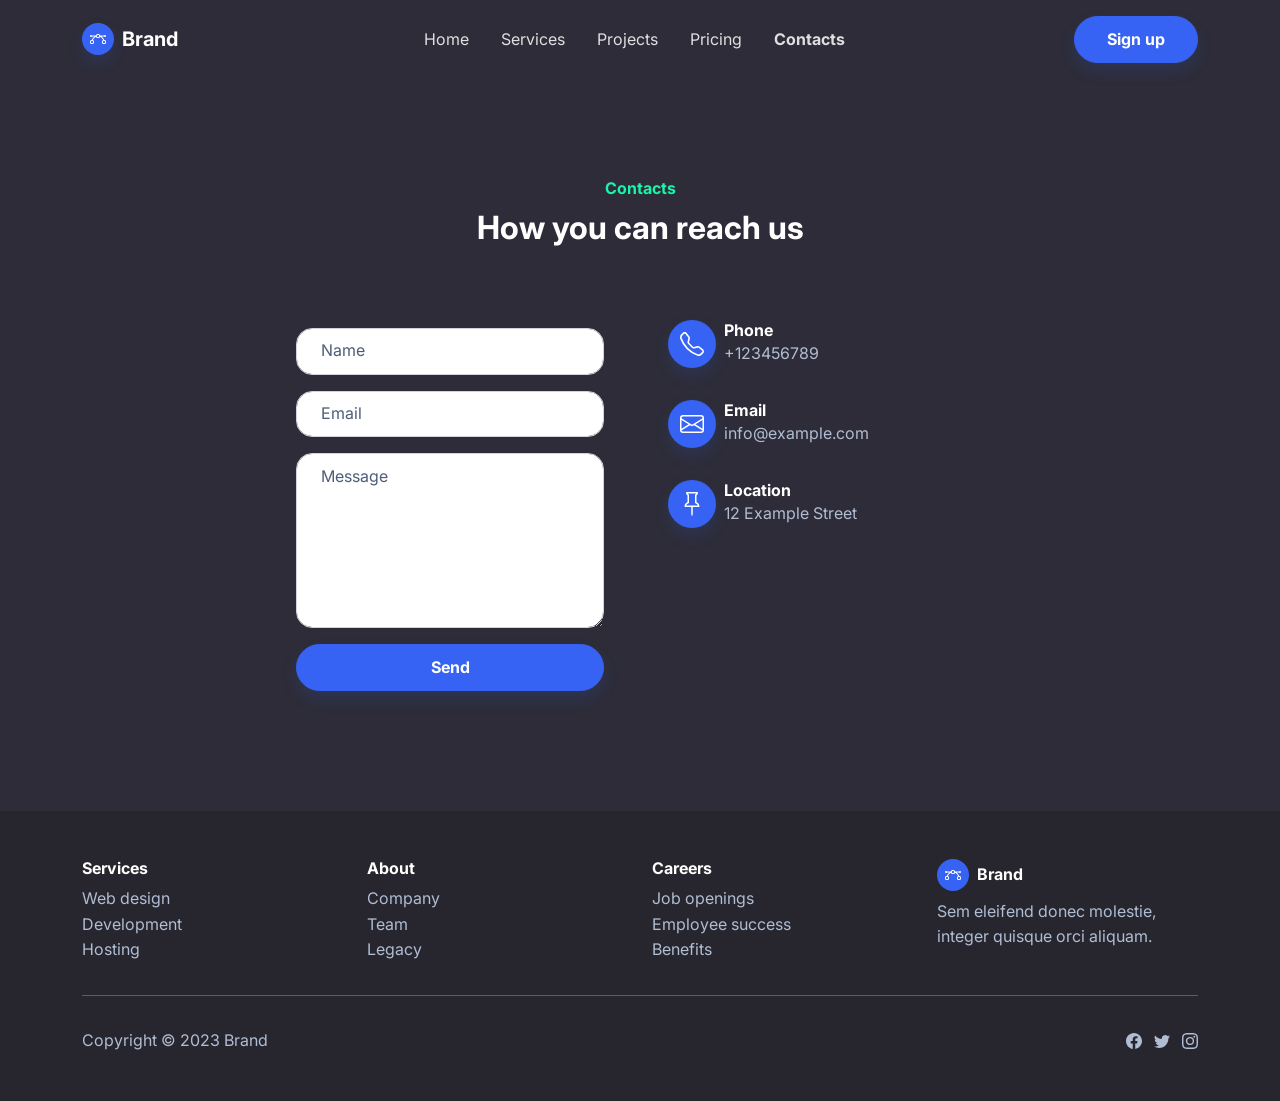
==== contacts.html @ 61256f31 "Added Webpage" ====
<!DOCTYPE html>
<html lang="en">

<head>
    <meta charset="utf-8">
    <meta name="viewport" content="width=device-width, initial-scale=1.0, shrink-to-fit=no">
    <title>Contacts - Brand</title>
    <link rel="stylesheet" href="assets/bootstrap/css/bootstrap.min.css">
    <link rel="stylesheet" href="https://fonts.googleapis.com/css?family=Inter:300italic,400italic,600italic,700italic,800italic,400,300,600,700,800&amp;display=swap">
</head>

<body>
    <nav class="navbar navbar-dark navbar-expand-md sticky-top py-3" id="mainNav">
        <div class="container"><a class="navbar-brand d-flex align-items-center" href="/"><span class="bs-icon-sm bs-icon-circle bs-icon-primary shadow d-flex justify-content-center align-items-center me-2 bs-icon"><svg xmlns="http://www.w3.org/2000/svg" width="1em" height="1em" fill="currentColor" viewBox="0 0 16 16" class="bi bi-bezier">
                        <path fill-rule="evenodd" d="M0 10.5A1.5 1.5 0 0 1 1.5 9h1A1.5 1.5 0 0 1 4 10.5v1A1.5 1.5 0 0 1 2.5 13h-1A1.5 1.5 0 0 1 0 11.5v-1zm1.5-.5a.5.5 0 0 0-.5.5v1a.5.5 0 0 0 .5.5h1a.5.5 0 0 0 .5-.5v-1a.5.5 0 0 0-.5-.5h-1zm10.5.5A1.5 1.5 0 0 1 13.5 9h1a1.5 1.5 0 0 1 1.5 1.5v1a1.5 1.5 0 0 1-1.5 1.5h-1a1.5 1.5 0 0 1-1.5-1.5v-1zm1.5-.5a.5.5 0 0 0-.5.5v1a.5.5 0 0 0 .5.5h1a.5.5 0 0 0 .5-.5v-1a.5.5 0 0 0-.5-.5h-1zM6 4.5A1.5 1.5 0 0 1 7.5 3h1A1.5 1.5 0 0 1 10 4.5v1A1.5 1.5 0 0 1 8.5 7h-1A1.5 1.5 0 0 1 6 5.5v-1zM7.5 4a.5.5 0 0 0-.5.5v1a.5.5 0 0 0 .5.5h1a.5.5 0 0 0 .5-.5v-1a.5.5 0 0 0-.5-.5h-1z"></path>
                        <path d="M6 4.5H1.866a1 1 0 1 0 0 1h2.668A6.517 6.517 0 0 0 1.814 9H2.5c.123 0 .244.015.358.043a5.517 5.517 0 0 1 3.185-3.185A1.503 1.503 0 0 1 6 5.5v-1zm3.957 1.358A1.5 1.5 0 0 0 10 5.5v-1h4.134a1 1 0 1 1 0 1h-2.668a6.517 6.517 0 0 1 2.72 3.5H13.5c-.123 0-.243.015-.358.043a5.517 5.517 0 0 0-3.185-3.185z"></path>
                    </svg></span><span>Brand</span></a><button data-bs-toggle="collapse" class="navbar-toggler" data-bs-target="#navcol-1"><span class="visually-hidden">Toggle navigation</span><span class="navbar-toggler-icon"></span></button>
            <div class="collapse navbar-collapse" id="navcol-1">
                <ul class="navbar-nav mx-auto">
                    <li class="nav-item"><a class="nav-link" href="index.html">Home</a></li>
                    <li class="nav-item"><a class="nav-link" href="services.html">Services</a></li>
                    <li class="nav-item"><a class="nav-link" href="projects.html">Projects</a></li>
                    <li class="nav-item"><a class="nav-link" href="pricing.html">Pricing</a></li>
                    <li class="nav-item"><a class="nav-link active" href="contacts.html">Contacts</a></li>
                </ul><a class="btn btn-primary shadow" role="button" href="signup.html">Sign up</a>
            </div>
        </div>
    </nav>
    <section class="py-5">
        <div class="container py-5">
            <div class="row mb-5">
                <div class="col-md-8 col-xl-6 text-center mx-auto">
                    <p class="fw-bold text-success mb-2">Contacts</p>
                    <h2 class="fw-bold">How you can reach us</h2>
                </div>
            </div>
            <div class="row d-flex justify-content-center">
                <div class="col-md-6 col-xl-4">
                    <div>
                        <form class="p-3 p-xl-4" method="post">
                            <div class="mb-3"><input class="form-control" type="text" id="name-1" name="name" placeholder="Name"></div>
                            <div class="mb-3"><input class="form-control" type="email" id="email-1" name="email" placeholder="Email"></div>
                            <div class="mb-3"><textarea class="form-control" id="message-1" name="message" rows="6" placeholder="Message"></textarea></div>
                            <div><button class="btn btn-primary shadow d-block w-100" type="submit">Send </button></div>
                        </form>
                    </div>
                </div>
                <div class="col-md-4 col-xl-4 d-flex justify-content-center justify-content-xl-start">
                    <div class="d-flex flex-wrap flex-md-column justify-content-md-start align-items-md-start h-100">
                        <div class="d-flex align-items-center p-3">
                            <div class="bs-icon-md bs-icon-circle bs-icon-primary shadow d-flex flex-shrink-0 justify-content-center align-items-center d-inline-block bs-icon bs-icon-md"><svg xmlns="http://www.w3.org/2000/svg" width="1em" height="1em" fill="currentColor" viewBox="0 0 16 16" class="bi bi-telephone">
                                    <path d="M3.654 1.328a.678.678 0 0 0-1.015-.063L1.605 2.3c-.483.484-.661 1.169-.45 1.77a17.568 17.568 0 0 0 4.168 6.608 17.569 17.569 0 0 0 6.608 4.168c.601.211 1.286.033 1.77-.45l1.034-1.034a.678.678 0 0 0-.063-1.015l-2.307-1.794a.678.678 0 0 0-.58-.122l-2.19.547a1.745 1.745 0 0 1-1.657-.459L5.482 8.062a1.745 1.745 0 0 1-.46-1.657l.548-2.19a.678.678 0 0 0-.122-.58L3.654 1.328zM1.884.511a1.745 1.745 0 0 1 2.612.163L6.29 2.98c.329.423.445.974.315 1.494l-.547 2.19a.678.678 0 0 0 .178.643l2.457 2.457a.678.678 0 0 0 .644.178l2.189-.547a1.745 1.745 0 0 1 1.494.315l2.306 1.794c.829.645.905 1.87.163 2.611l-1.034 1.034c-.74.74-1.846 1.065-2.877.702a18.634 18.634 0 0 1-7.01-4.42 18.634 18.634 0 0 1-4.42-7.009c-.362-1.03-.037-2.137.703-2.877L1.885.511z"></path>
                                </svg></div>
                            <div class="px-2">
                                <h6 class="fw-bold mb-0">Phone</h6>
                                <p class="text-muted mb-0">+123456789</p>
                            </div>
                        </div>
                        <div class="d-flex align-items-center p-3">
                            <div class="bs-icon-md bs-icon-circle bs-icon-primary shadow d-flex flex-shrink-0 justify-content-center align-items-center d-inline-block bs-icon bs-icon-md"><svg xmlns="http://www.w3.org/2000/svg" width="1em" height="1em" fill="currentColor" viewBox="0 0 16 16" class="bi bi-envelope">
                                    <path fill-rule="evenodd" d="M0 4a2 2 0 0 1 2-2h12a2 2 0 0 1 2 2v8a2 2 0 0 1-2 2H2a2 2 0 0 1-2-2V4Zm2-1a1 1 0 0 0-1 1v.217l7 4.2 7-4.2V4a1 1 0 0 0-1-1H2Zm13 2.383-4.708 2.825L15 11.105V5.383Zm-.034 6.876-5.64-3.471L8 9.583l-1.326-.795-5.64 3.47A1 1 0 0 0 2 13h12a1 1 0 0 0 .966-.741ZM1 11.105l4.708-2.897L1 5.383v5.722Z"></path>
                                </svg></div>
                            <div class="px-2">
                                <h6 class="fw-bold mb-0">Email</h6>
                                <p class="text-muted mb-0">info@example.com</p>
                            </div>
                        </div>
                        <div class="d-flex align-items-center p-3">
                            <div class="bs-icon-md bs-icon-circle bs-icon-primary shadow d-flex flex-shrink-0 justify-content-center align-items-center d-inline-block bs-icon bs-icon-md"><svg xmlns="http://www.w3.org/2000/svg" width="1em" height="1em" fill="currentColor" viewBox="0 0 16 16" class="bi bi-pin">
                                    <path d="M4.146.146A.5.5 0 0 1 4.5 0h7a.5.5 0 0 1 .5.5c0 .68-.342 1.174-.646 1.479-.126.125-.25.224-.354.298v4.431l.078.048c.203.127.476.314.751.555C12.36 7.775 13 8.527 13 9.5a.5.5 0 0 1-.5.5h-4v4.5c0 .276-.224 1.5-.5 1.5s-.5-1.224-.5-1.5V10h-4a.5.5 0 0 1-.5-.5c0-.973.64-1.725 1.17-2.189A5.921 5.921 0 0 1 5 6.708V2.277a2.77 2.77 0 0 1-.354-.298C4.342 1.674 4 1.179 4 .5a.5.5 0 0 1 .146-.354zm1.58 1.408-.002-.001.002.001zm-.002-.001.002.001A.5.5 0 0 1 6 2v5a.5.5 0 0 1-.276.447h-.002l-.012.007-.054.03a4.922 4.922 0 0 0-.827.58c-.318.278-.585.596-.725.936h7.792c-.14-.34-.407-.658-.725-.936a4.915 4.915 0 0 0-.881-.61l-.012-.006h-.002A.5.5 0 0 1 10 7V2a.5.5 0 0 1 .295-.458 1.775 1.775 0 0 0 .351-.271c.08-.08.155-.17.214-.271H5.14c.06.1.133.191.214.271a1.78 1.78 0 0 0 .37.282z"></path>
                                </svg></div>
                            <div class="px-2">
                                <h6 class="fw-bold mb-0">Location</h6>
                                <p class="text-muted mb-0">12 Example Street</p>
                            </div>
                        </div>
                    </div>
                </div>
            </div>
        </div>
    </section>
    <footer class="bg-dark">
        <div class="container py-4 py-lg-5">
            <div class="row justify-content-center">
                <div class="col-sm-4 col-md-3 text-center text-lg-start d-flex flex-column">
                    <h3 class="fs-6 fw-bold">Services</h3>
                    <ul class="list-unstyled">
                        <li><a href="#">Web design</a></li>
                        <li><a href="#">Development</a></li>
                        <li><a href="#">Hosting</a></li>
                    </ul>
                </div>
                <div class="col-sm-4 col-md-3 text-center text-lg-start d-flex flex-column">
                    <h3 class="fs-6 fw-bold">About</h3>
                    <ul class="list-unstyled">
                        <li><a href="#">Company</a></li>
                        <li><a href="#">Team</a></li>
                        <li><a href="#">Legacy</a></li>
                    </ul>
                </div>
                <div class="col-sm-4 col-md-3 text-center text-lg-start d-flex flex-column">
                    <h3 class="fs-6 fw-bold">Careers</h3>
                    <ul class="list-unstyled">
                        <li><a href="#">Job openings</a></li>
                        <li><a href="#">Employee success</a></li>
                        <li><a href="#">Benefits</a></li>
                    </ul>
                </div>
                <div class="col-lg-3 text-center text-lg-start d-flex flex-column align-items-center order-first align-items-lg-start order-lg-last">
                    <div class="fw-bold d-flex align-items-center mb-2"><span class="bs-icon-sm bs-icon-circle bs-icon-primary d-flex justify-content-center align-items-center bs-icon me-2"><svg xmlns="http://www.w3.org/2000/svg" width="1em" height="1em" fill="currentColor" viewBox="0 0 16 16" class="bi bi-bezier">
                                <path fill-rule="evenodd" d="M0 10.5A1.5 1.5 0 0 1 1.5 9h1A1.5 1.5 0 0 1 4 10.5v1A1.5 1.5 0 0 1 2.5 13h-1A1.5 1.5 0 0 1 0 11.5v-1zm1.5-.5a.5.5 0 0 0-.5.5v1a.5.5 0 0 0 .5.5h1a.5.5 0 0 0 .5-.5v-1a.5.5 0 0 0-.5-.5h-1zm10.5.5A1.5 1.5 0 0 1 13.5 9h1a1.5 1.5 0 0 1 1.5 1.5v1a1.5 1.5 0 0 1-1.5 1.5h-1a1.5 1.5 0 0 1-1.5-1.5v-1zm1.5-.5a.5.5 0 0 0-.5.5v1a.5.5 0 0 0 .5.5h1a.5.5 0 0 0 .5-.5v-1a.5.5 0 0 0-.5-.5h-1zM6 4.5A1.5 1.5 0 0 1 7.5 3h1A1.5 1.5 0 0 1 10 4.5v1A1.5 1.5 0 0 1 8.5 7h-1A1.5 1.5 0 0 1 6 5.5v-1zM7.5 4a.5.5 0 0 0-.5.5v1a.5.5 0 0 0 .5.5h1a.5.5 0 0 0 .5-.5v-1a.5.5 0 0 0-.5-.5h-1z"></path>
                                <path d="M6 4.5H1.866a1 1 0 1 0 0 1h2.668A6.517 6.517 0 0 0 1.814 9H2.5c.123 0 .244.015.358.043a5.517 5.517 0 0 1 3.185-3.185A1.503 1.503 0 0 1 6 5.5v-1zm3.957 1.358A1.5 1.5 0 0 0 10 5.5v-1h4.134a1 1 0 1 1 0 1h-2.668a6.517 6.517 0 0 1 2.72 3.5H13.5c-.123 0-.243.015-.358.043a5.517 5.517 0 0 0-3.185-3.185z"></path>
                            </svg></span><span>Brand</span></div>
                    <p class="text-muted">Sem eleifend donec molestie, integer quisque orci aliquam.</p>
                </div>
            </div>
            <hr>
            <div class="text-muted d-flex justify-content-between align-items-center pt-3">
                <p class="mb-0">Copyright © 2023 Brand</p>
                <ul class="list-inline mb-0">
                    <li class="list-inline-item"><svg xmlns="http://www.w3.org/2000/svg" width="1em" height="1em" fill="currentColor" viewBox="0 0 16 16" class="bi bi-facebook">
                            <path d="M16 8.049c0-4.446-3.582-8.05-8-8.05C3.58 0-.002 3.603-.002 8.05c0 4.017 2.926 7.347 6.75 7.951v-5.625h-2.03V8.05H6.75V6.275c0-2.017 1.195-3.131 3.022-3.131.876 0 1.791.157 1.791.157v1.98h-1.009c-.993 0-1.303.621-1.303 1.258v1.51h2.218l-.354 2.326H9.25V16c3.824-.604 6.75-3.934 6.75-7.951z"></path>
                        </svg></li>
                    <li class="list-inline-item"><svg xmlns="http://www.w3.org/2000/svg" width="1em" height="1em" fill="currentColor" viewBox="0 0 16 16" class="bi bi-twitter">
                            <path d="M5.026 15c6.038 0 9.341-5.003 9.341-9.334 0-.14 0-.282-.006-.422A6.685 6.685 0 0 0 16 3.542a6.658 6.658 0 0 1-1.889.518 3.301 3.301 0 0 0 1.447-1.817 6.533 6.533 0 0 1-2.087.793A3.286 3.286 0 0 0 7.875 6.03a9.325 9.325 0 0 1-6.767-3.429 3.289 3.289 0 0 0 1.018 4.382A3.323 3.323 0 0 1 .64 6.575v.045a3.288 3.288 0 0 0 2.632 3.218 3.203 3.203 0 0 1-.865.115 3.23 3.23 0 0 1-.614-.057 3.283 3.283 0 0 0 3.067 2.277A6.588 6.588 0 0 1 .78 13.58a6.32 6.32 0 0 1-.78-.045A9.344 9.344 0 0 0 5.026 15z"></path>
                        </svg></li>
                    <li class="list-inline-item"><svg xmlns="http://www.w3.org/2000/svg" width="1em" height="1em" fill="currentColor" viewBox="0 0 16 16" class="bi bi-instagram">
                            <path d="M8 0C5.829 0 5.556.01 4.703.048 3.85.088 3.269.222 2.76.42a3.917 3.917 0 0 0-1.417.923A3.927 3.927 0 0 0 .42 2.76C.222 3.268.087 3.85.048 4.7.01 5.555 0 5.827 0 8.001c0 2.172.01 2.444.048 3.297.04.852.174 1.433.372 1.942.205.526.478.972.923 1.417.444.445.89.719 1.416.923.51.198 1.09.333 1.942.372C5.555 15.99 5.827 16 8 16s2.444-.01 3.298-.048c.851-.04 1.434-.174 1.943-.372a3.916 3.916 0 0 0 1.416-.923c.445-.445.718-.891.923-1.417.197-.509.332-1.09.372-1.942C15.99 10.445 16 10.173 16 8s-.01-2.445-.048-3.299c-.04-.851-.175-1.433-.372-1.941a3.926 3.926 0 0 0-.923-1.417A3.911 3.911 0 0 0 13.24.42c-.51-.198-1.092-.333-1.943-.372C10.443.01 10.172 0 7.998 0h.003zm-.717 1.442h.718c2.136 0 2.389.007 3.232.046.78.035 1.204.166 1.486.275.373.145.64.319.92.599.28.28.453.546.598.92.11.281.24.705.275 1.485.039.843.047 1.096.047 3.231s-.008 2.389-.047 3.232c-.035.78-.166 1.203-.275 1.485a2.47 2.47 0 0 1-.599.919c-.28.28-.546.453-.92.598-.28.11-.704.24-1.485.276-.843.038-1.096.047-3.232.047s-2.39-.009-3.233-.047c-.78-.036-1.203-.166-1.485-.276a2.478 2.478 0 0 1-.92-.598 2.48 2.48 0 0 1-.6-.92c-.109-.281-.24-.705-.275-1.485-.038-.843-.046-1.096-.046-3.233 0-2.136.008-2.388.046-3.231.036-.78.166-1.204.276-1.486.145-.373.319-.64.599-.92.28-.28.546-.453.92-.598.282-.11.705-.24 1.485-.276.738-.034 1.024-.044 2.515-.045v.002zm4.988 1.328a.96.96 0 1 0 0 1.92.96.96 0 0 0 0-1.92zm-4.27 1.122a4.109 4.109 0 1 0 0 8.217 4.109 4.109 0 0 0 0-8.217zm0 1.441a2.667 2.667 0 1 1 0 5.334 2.667 2.667 0 0 1 0-5.334z"></path>
                        </svg></li>
                </ul>
            </div>
        </div>
    </footer>
    <script src="assets/bootstrap/js/bootstrap.min.js"></script>
    <script src="assets/js/bold-and-dark.js"></script>
</body>

</html>
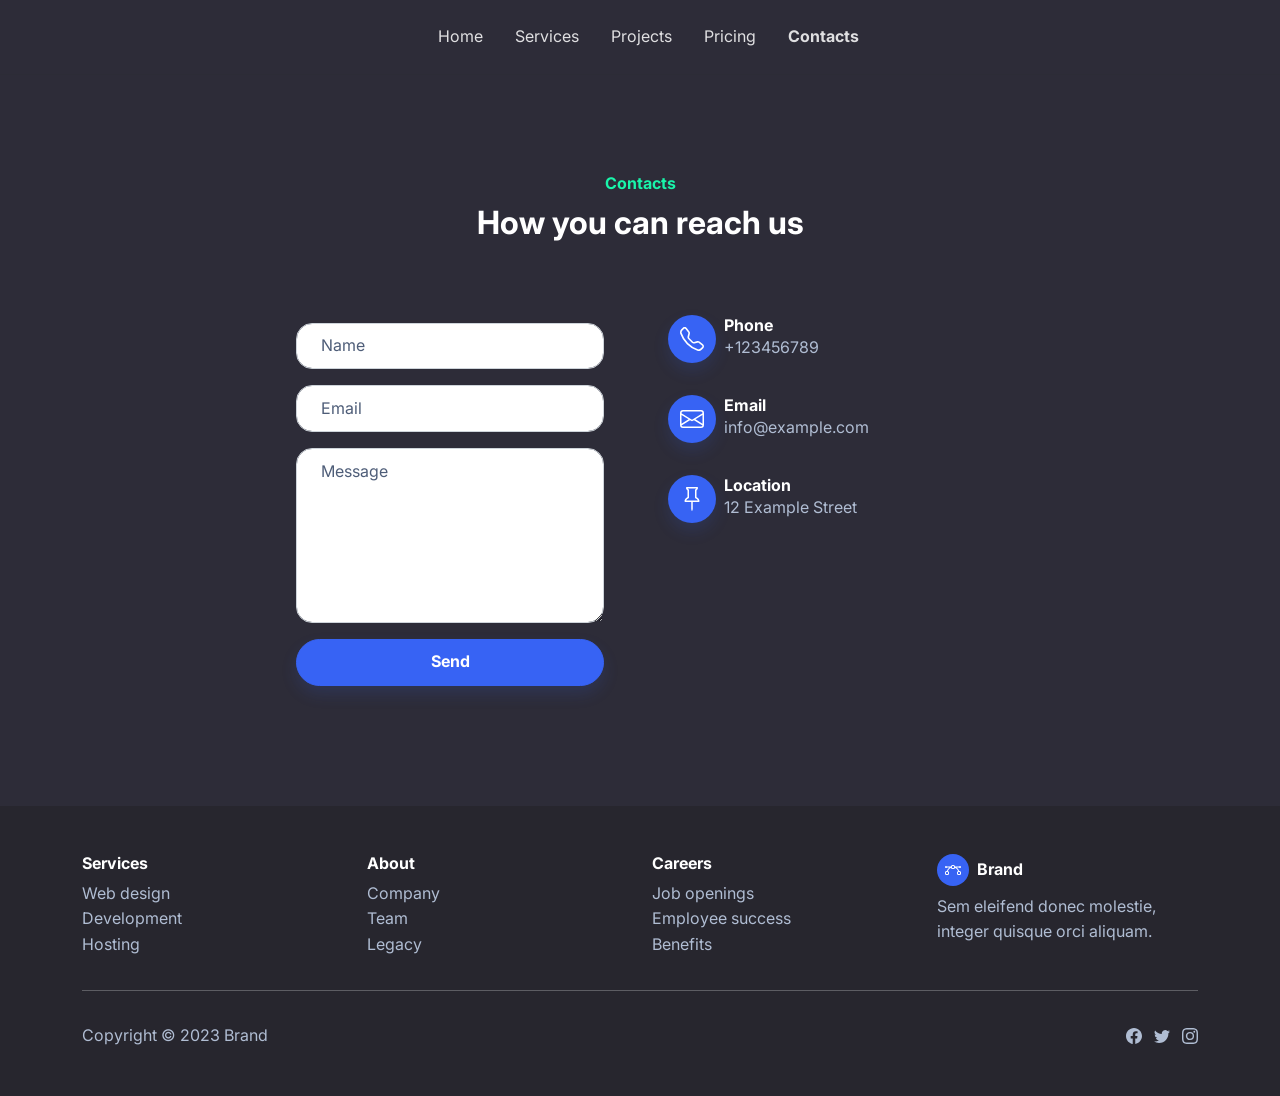
==== commit 905126c9: "Add files via upload" ====
--- a/contacts.html
+++ b/contacts.html
@@ -7,14 +7,12 @@
     <title>Contacts - Brand</title>
     <link rel="stylesheet" href="assets/bootstrap/css/bootstrap.min.css">
     <link rel="stylesheet" href="https://fonts.googleapis.com/css?family=Inter:300italic,400italic,600italic,700italic,800italic,400,300,600,700,800&amp;display=swap">
+    <link rel="stylesheet" href="assets/css/Navbar-Centered-Brand-icons.css">
 </head>
 
 <body>
     <nav class="navbar navbar-dark navbar-expand-md sticky-top py-3" id="mainNav">
-        <div class="container"><a class="navbar-brand d-flex align-items-center" href="/"><span class="bs-icon-sm bs-icon-circle bs-icon-primary shadow d-flex justify-content-center align-items-center me-2 bs-icon"><svg xmlns="http://www.w3.org/2000/svg" width="1em" height="1em" fill="currentColor" viewBox="0 0 16 16" class="bi bi-bezier">
-                        <path fill-rule="evenodd" d="M0 10.5A1.5 1.5 0 0 1 1.5 9h1A1.5 1.5 0 0 1 4 10.5v1A1.5 1.5 0 0 1 2.5 13h-1A1.5 1.5 0 0 1 0 11.5v-1zm1.5-.5a.5.5 0 0 0-.5.5v1a.5.5 0 0 0 .5.5h1a.5.5 0 0 0 .5-.5v-1a.5.5 0 0 0-.5-.5h-1zm10.5.5A1.5 1.5 0 0 1 13.5 9h1a1.5 1.5 0 0 1 1.5 1.5v1a1.5 1.5 0 0 1-1.5 1.5h-1a1.5 1.5 0 0 1-1.5-1.5v-1zm1.5-.5a.5.5 0 0 0-.5.5v1a.5.5 0 0 0 .5.5h1a.5.5 0 0 0 .5-.5v-1a.5.5 0 0 0-.5-.5h-1zM6 4.5A1.5 1.5 0 0 1 7.5 3h1A1.5 1.5 0 0 1 10 4.5v1A1.5 1.5 0 0 1 8.5 7h-1A1.5 1.5 0 0 1 6 5.5v-1zM7.5 4a.5.5 0 0 0-.5.5v1a.5.5 0 0 0 .5.5h1a.5.5 0 0 0 .5-.5v-1a.5.5 0 0 0-.5-.5h-1z"></path>
-                        <path d="M6 4.5H1.866a1 1 0 1 0 0 1h2.668A6.517 6.517 0 0 0 1.814 9H2.5c.123 0 .244.015.358.043a5.517 5.517 0 0 1 3.185-3.185A1.503 1.503 0 0 1 6 5.5v-1zm3.957 1.358A1.5 1.5 0 0 0 10 5.5v-1h4.134a1 1 0 1 1 0 1h-2.668a6.517 6.517 0 0 1 2.72 3.5H13.5c-.123 0-.243.015-.358.043a5.517 5.517 0 0 0-3.185-3.185z"></path>
-                    </svg></span><span>Brand</span></a><button data-bs-toggle="collapse" class="navbar-toggler" data-bs-target="#navcol-1"><span class="visually-hidden">Toggle navigation</span><span class="navbar-toggler-icon"></span></button>
+        <div class="container"><a class="navbar-brand d-flex align-items-center" href="/"></a><button data-bs-toggle="collapse" class="navbar-toggler" data-bs-target="#navcol-1"><span class="visually-hidden">Toggle navigation</span><span class="navbar-toggler-icon"></span></button>
             <div class="collapse navbar-collapse" id="navcol-1">
                 <ul class="navbar-nav mx-auto">
                     <li class="nav-item"><a class="nav-link" href="index.html">Home</a></li>
@@ -22,7 +20,7 @@
                     <li class="nav-item"><a class="nav-link" href="projects.html">Projects</a></li>
                     <li class="nav-item"><a class="nav-link" href="pricing.html">Pricing</a></li>
                     <li class="nav-item"><a class="nav-link active" href="contacts.html">Contacts</a></li>
-                </ul><a class="btn btn-primary shadow" role="button" href="signup.html">Sign up</a>
+                </ul>
             </div>
         </div>
     </nav>
